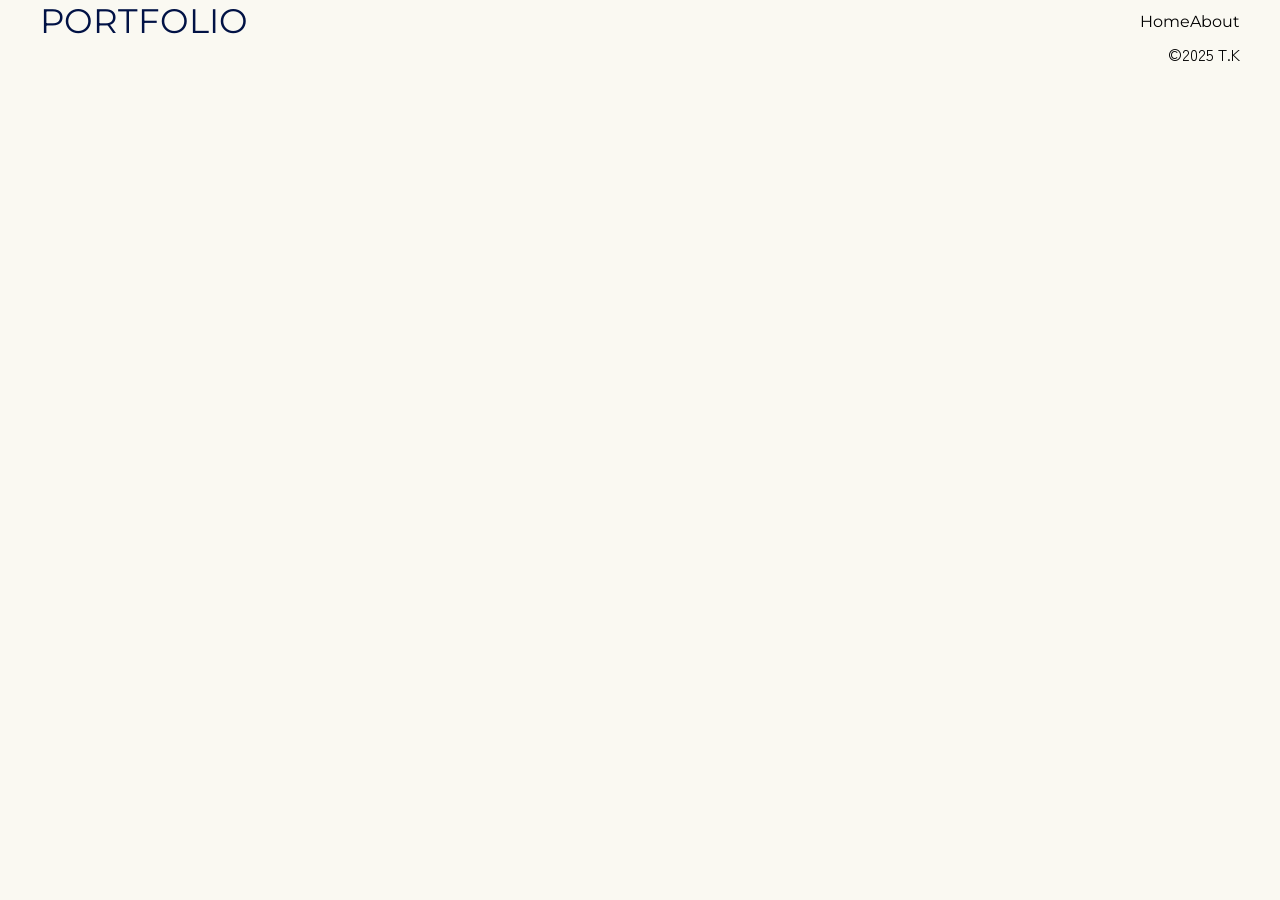
==== about/about.html @ b38e5b9d "10271000" ====
<!DOCTYPE HTML>
<html lang="ja">
<head>
<meta name="robots" content="noindex,nofollow">
<meta charset="utf-8">

<!--ビューポート-->
<meta name="viewport" content="width=device-width, initial-scale=1">

<title>ポートフォリオ</title>
<link href="../css/reset.css" rel="stylesheet">
<link href="../css/style.css" rel="stylesheet">

<!-- フォント -->
<link rel="preconnect" href="https://fonts.googleapis.com">
<link rel="preconnect" href="https://fonts.gstatic.com" crossorigin>
<link href="https://fonts.googleapis.com/css2?family=Montserrat:ital,wght@0,100..900;1,100..900&family=Zen+Kaku+Gothic+Antique&display=swap" rel="stylesheet">


<!--jQuery本体-->
<script src="js/jquery-1.11.2.min.js"></script>

<!--ready関数-->
<script>
$(function(){

});
</script>

</head>

<body>

    <header>
        <div class="container">
            <nav>
                <a href="../index.html"><h1>PORTFOLIO</h1></a>
                <ul class="nav-list">
                    <li><a href="../index.html">Home</a></li>
                    <!-- <li><a href="works/works.html">Woks</a></li> -->
                    <li><a href="../about/about.html">About</a></li>
                </ul>
            </nav>
        </div>
    </header>


    <main>
        <div class="container">

        </div>
    </main>

    <footer>
        <div class="container">
            <p class="copy">©2025 T.K</p>
        </div>
    </footer>
</body>

</html>
---- css/style.css ----
@charset "utf-8";
/* CSS Document */

/* 共通 *******************************/

/* フォント */
/* 1. htmlのベースサイズを調整（1remが10px相当になる） */
html {
    font-size: 62.5%;
}

/* デフォルトのfont-sizeの定義 */
:root {
    /* px値を10で割ってremに変換 */
    --h1-size: 3.4rem;
    --h2-size: 2.8rem;
    --h3-size: 1.6rem;
    --p-size: 1.6rem;
    /* --footer-p-size: 1.4rem;
    --box-button-long-size: 2.8rem;
    --box-button-long-small-size: 2.8rem; */
}

h1 {
    font-family: "Montserrat", sans-serif;
    color: #011245;
    font-size: var(--h1-size);
    font-weight: 400;
    font-style: normal;
    /* text-align: center; */
}

h2 {
    font-family: "Montserrat", sans-serif;
    font-size: var(--h2-size);
    font-style: normal;
    font-weight: 400;
}

/* h2.padding-bottom {
    padding-bottom: 1.5em;
} */

h3 {
    font-family: "Zen Kaku Gothic Antique", sans-serif;
    font-size: var(--h3-size);
    font-weight: 400;
}

p {
    font-family: "Zen Kaku Gothic Antique", sans-serif;
    font-size: var(--p-size);
    font-weight: 400;
}

header a {
    font-family: "Montserrat", sans-serif;
    font-size: var(--p-size);
    font-weight: 400;
}

nav li{
    list-style-type: none;
    font-family: "M PLUS 1", sans-serif;
    font-size: var(--p-size);
    font-weight: 400;
}

footer {
    font-family: "M PLUS 1", sans-serif;
    font-size: var(--footer-p-size);
    font-weight: 400;
}

a {
    text-decoration: none;
    color: inherit;
}

img{
    max-width: 100%;
    height: auto;
}

body {
    /* サイト全体の背景色*/
    background-color: #faf9f2;
/* background:  url(../img/back3.jpeg) center;
background-repeat: repeat;
background-size: cover; */
}

.container {
    max-width: 1200px; /* 最大幅を1200px */
    width: 100%;       /* 画面が1200px未満のとき、画面幅に合わせる */
    margin: 0 auto;    /* コンテンツを中央に配置 */

    /* 左右の画面端に余白 */
   padding: 0 calc(100px*100vw/1200px);
}



/******************************* 共通 */


/* ヘッダー ****************************/


header {
    /* ヘッダーの背景色を画面いっぱいに広げる */
    /* background-color: #faf9f2; */
    margin-bottom: calc(20px*100vw/1200px);
}

nav{
    display: flex;
    justify-content: space-between;
    align-items: center;
    height: calc(80px*100vw/1200px);
}
nav h1{
    align-items: center;
}

.nav-list{
    display: flex;
    gap: calc(50px*100vw/1200px);
    padding-right: calc(50px*100vw/1200px);
}

/**************************** ヘッダー */

/* メイン ****************************/

/* .fv {
} */

.works{
    width: 100%;
    display: flex;
    flex-wrap: wrap;
    justify-content: space-between;
}
.works .item{
    background-color: white;
    width: 48%;
    padding: 3%;
    border-radius: 1%;
}
.works .item:nth-child(n+3){
    margin-top: 4%;
}

.works .item h3{
    margin-top: 5%;
    text-align: center;
}



/**************************** メイン */

/* フッター ****************************/
footer{
    margin-top: calc(50px*100vw/1200px);
}
.copy{
    text-align: right;
}
/**************************** フッター */


/* Worksページ ****************************/
.summary{
    display: flex;
    border-top: 1px solid #000;
    width: 100%;
}
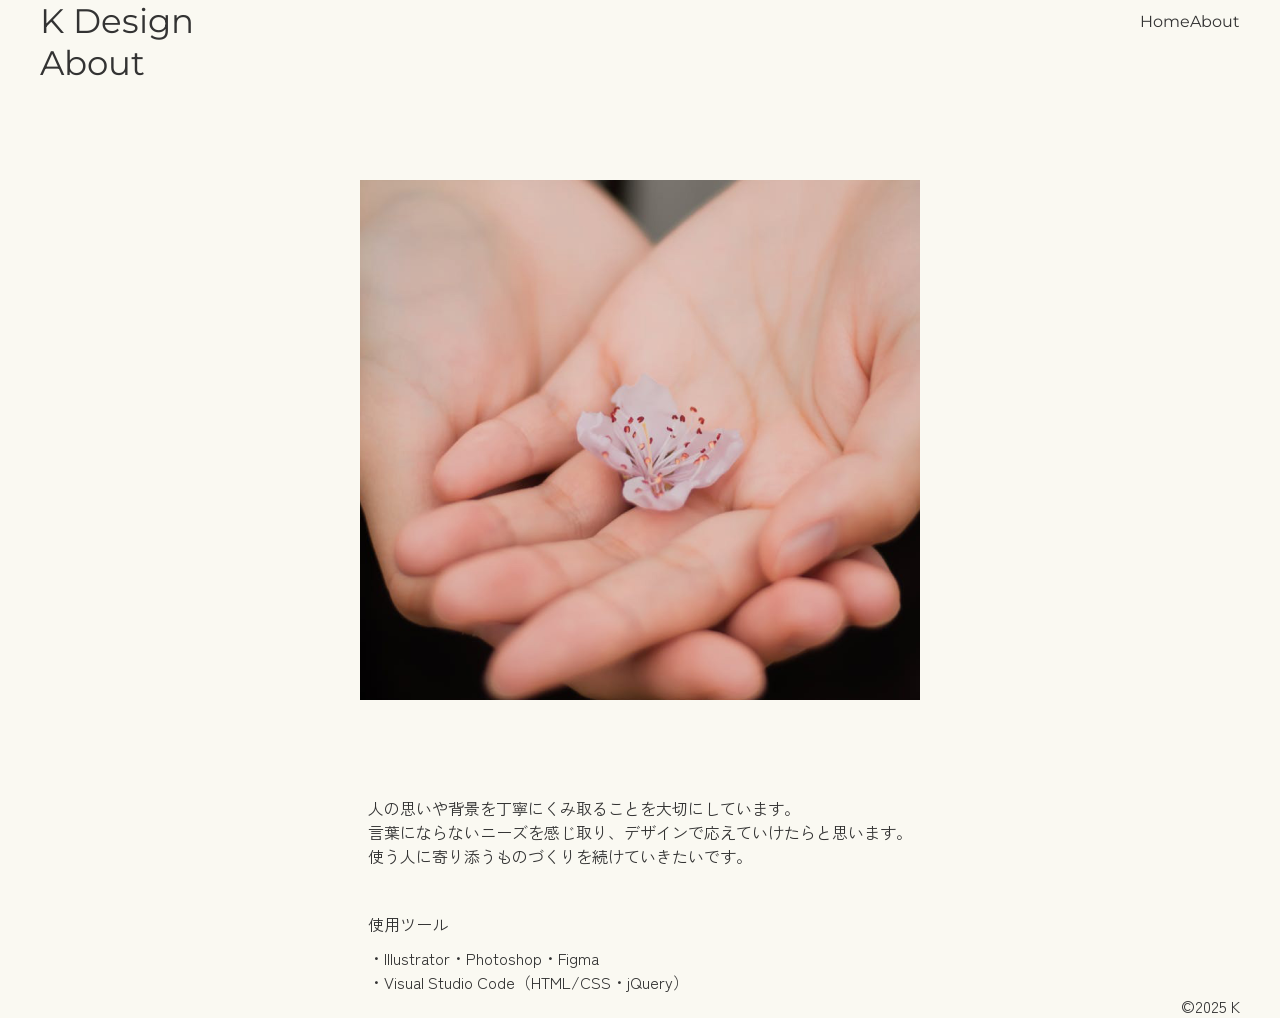
==== commit 637fe490: "10281729" ====
--- a/about/about.html
+++ b/about/about.html
@@ -34,7 +34,7 @@
     <header>
         <div class="container">
             <nav>
-                <a href="../index.html"><h1>PORTFOLIO</h1></a>
+                <a href="../index.html"><h1>K Design</h1></a>
                 <ul class="nav-list">
                     <li><a href="../index.html">Home</a></li>
                     <!-- <li><a href="works/works.html">Woks</a></li> -->
@@ -44,16 +44,29 @@
         </div>
     </header>
 
-
     <main>
         <div class="container">
-
+            <div class="about">
+                <h1>About</h1>
+                <div class="about-img">
+                    <img src="../img/about2.png" alt="花を包む手">
+                </div>
+                <div class="txt">
+                    <p>人の思いや背景を丁寧にくみ取ることを大切にしています。<br>言葉にならないニーズを感じ取り、デザインで応えていけたらと思います。<br>使う人に寄り添うものづくりを続けていきたいです。</p>
+                    <div>
+                        <h3>使用ツール</h3>
+                        <p>・Illustrator・Photoshop・Figma</p>
+                        <p>・Visual Studio Code（HTML/CSS・jQuery）</p>
+                    </div>
+                </div>
+            
+            </div>
         </div>
     </main>
 
     <footer>
         <div class="container">
-            <p class="copy">©2025 T.K</p>
+            <p class="copy">©2025 K</p>
         </div>
     </footer>
 </body>
--- a/css/style.css
+++ b/css/style.css
@@ -20,20 +20,20 @@
     --box-button-long-size: 2.8rem;
     --box-button-long-small-size: 2.8rem; */
 }
+/* フォント色 */
+h1, h2, h3, p, a, li{
+    color: #333;
+}
 
 h1 {
     font-family: "Montserrat", sans-serif;
-    color: #011245;
     font-size: var(--h1-size);
     font-weight: 400;
-    font-style: normal;
-    /* text-align: center; */
 }
 
 h2 {
     font-family: "Montserrat", sans-serif;
     font-size: var(--h2-size);
-    font-style: normal;
     font-weight: 400;
 }
 
@@ -96,7 +96,7 @@
     margin: 0 auto;    /* コンテンツを中央に配置 */
 
     /* 左右の画面端に余白 */
-   padding: 0 calc(100px*100vw/1200px);
+   padding: 0 calc(100px*100%/1200px);
 }
 
 
@@ -110,14 +110,14 @@
 header {
     /* ヘッダーの背景色を画面いっぱいに広げる */
     /* background-color: #faf9f2; */
-    margin-bottom: calc(20px*100vw/1200px);
+    margin-bottom: calc(50px*100%/1200px);
 }
 
 nav{
     display: flex;
     justify-content: space-between;
     align-items: center;
-    height: calc(80px*100vw/1200px);
+    height: calc(80px*100%/1200px);
 }
 nav h1{
     align-items: center;
@@ -129,35 +129,41 @@
     padding-right: calc(50px*100vw/1200px);
 }
 
+
+@media only screen and (max-width: 750px) {
+    nav{
+        display: block;
+    }
+    .nav-list{
+        justify-content: flex-end;
+    }
+
+}
 /**************************** ヘッダー */
 
 /* メイン ****************************/
 
-/* .fv {
-} */
-
-.works{
+
+.works-list{
     width: 100%;
     display: flex;
     flex-wrap: wrap;
     justify-content: space-between;
 }
-.works .item{
+.works-list .item{
     background-color: white;
-    width: 48%;
-    padding: 3%;
+    width: 46%;
+    padding: 5%;
     border-radius: 1%;
 }
-.works .item:nth-child(n+3){
-    margin-top: 4%;
-}
-
-.works .item h3{
+.works-list .item:nth-child(n+3){
+    margin-top: 8%;
+}
+
+.works-list .item h3{
     margin-top: 5%;
     text-align: center;
 }
-
-
 
 /**************************** メイン */
 
@@ -172,8 +178,65 @@
 
 
 /* Worksページ ****************************/
-.summary{
-    display: flex;
-    border-top: 1px solid #000;
+
+
+.works-one .title{
+    width: 80%;
+    margin: 0 auto;
+    padding-top: 10%;
+}
+
+.works-one .title h2, .works-one .title h3{
+    padding-bottom: 2%;
+}
+
+.works-one .line {
     width: 100%;
-}+    border-top: 1px solid #333;
+    margin: 2% 0;
+}
+
+.works-one .process p{
+    width: 80%;
+    margin: 0 auto;
+    text-align: right;
+}
+
+.works-one .summary{
+    width: 80%;
+    margin: 0 auto;
+    padding-top: 5%;
+    padding-bottom: 10%;
+}
+
+.works-one .target{
+    padding: 2% 0;
+}
+
+.works-one .img-all{
+    width: 80%;
+    margin: 0 auto;
+}
+
+/**************************** Worksページ */
+
+
+/* Aboutページ ****************************/
+
+.about .about-img{
+    /* width: calc(280px*100vw/1200px); */
+
+    margin: 8% auto;
+}
+
+.about{
+    text-align: center;
+}
+.about .txt{
+    display: inline-block;
+}
+.about h3{
+    padding: 8% 0 2% 0;
+}
+
+/**************************** Aboutページ */
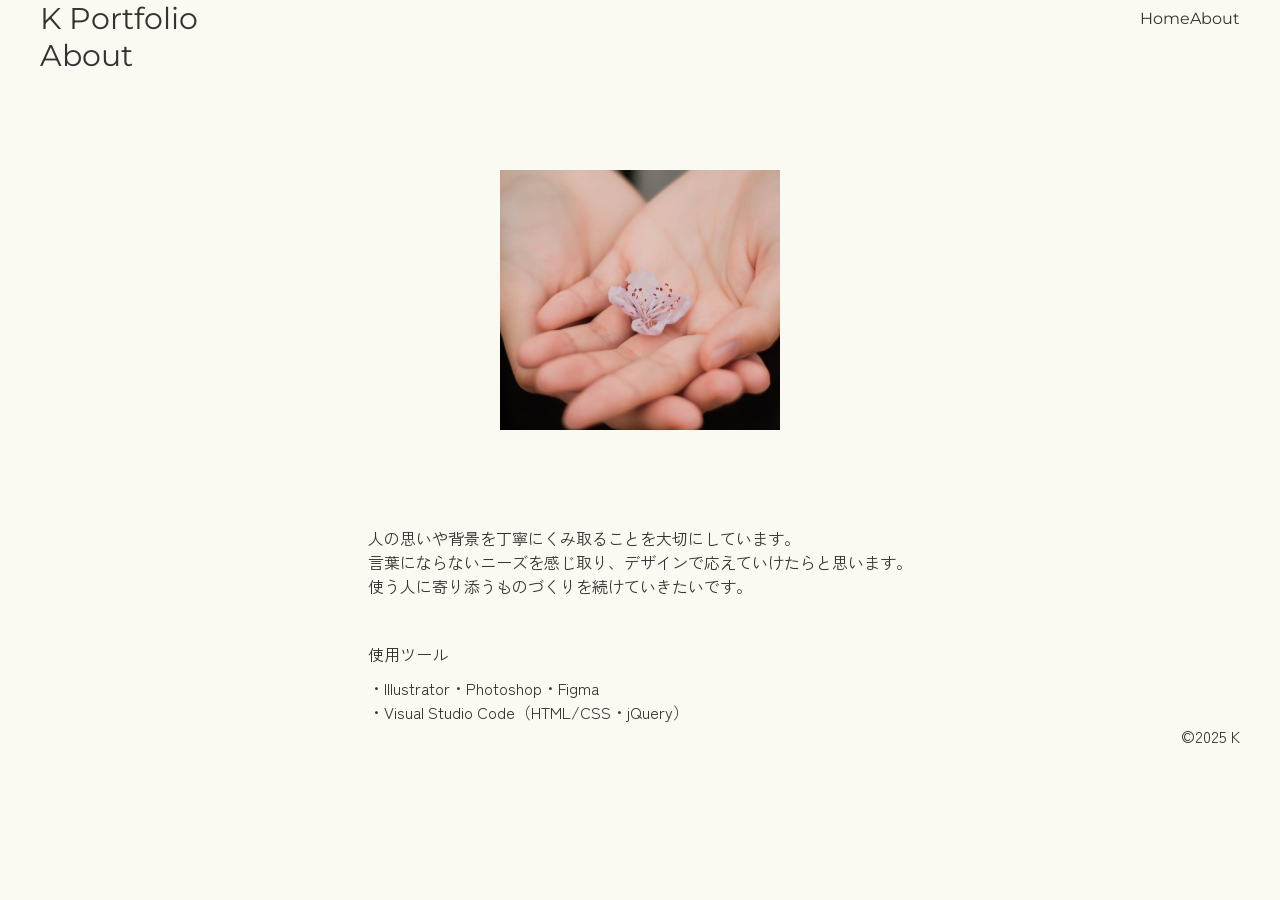
==== commit d94248e2: "10281750" ====
--- a/about/about.html
+++ b/about/about.html
@@ -34,7 +34,7 @@
     <header>
         <div class="container">
             <nav>
-                <a href="../index.html"><h1>K Design</h1></a>
+                <a href="../index.html"><h1>K Portfolio</h1></a>
                 <ul class="nav-list">
                     <li><a href="../index.html">Home</a></li>
                     <!-- <li><a href="works/works.html">Woks</a></li> -->
--- a/css/style.css
+++ b/css/style.css
@@ -12,8 +12,8 @@
 /* デフォルトのfont-sizeの定義 */
 :root {
     /* px値を10で割ってremに変換 */
-    --h1-size: 3.4rem;
-    --h2-size: 2.8rem;
+    --h1-size: 3.0rem;
+    --h2-size: 2.6rem;
     --h3-size: 1.6rem;
     --p-size: 1.6rem;
     /* --footer-p-size: 1.4rem;
@@ -83,11 +83,7 @@
 }
 
 body {
-    /* サイト全体の背景色*/
     background-color: #faf9f2;
-/* background:  url(../img/back3.jpeg) center;
-background-repeat: repeat;
-background-size: cover; */
 }
 
 .container {
@@ -95,7 +91,6 @@
     width: 100%;       /* 画面が1200px未満のとき、画面幅に合わせる */
     margin: 0 auto;    /* コンテンツを中央に配置 */
 
-    /* 左右の画面端に余白 */
    padding: 0 calc(100px*100%/1200px);
 }
 
@@ -225,7 +220,7 @@
 
 .about .about-img{
     /* width: calc(280px*100vw/1200px); */
-
+    width: 280px;
     margin: 8% auto;
 }
 
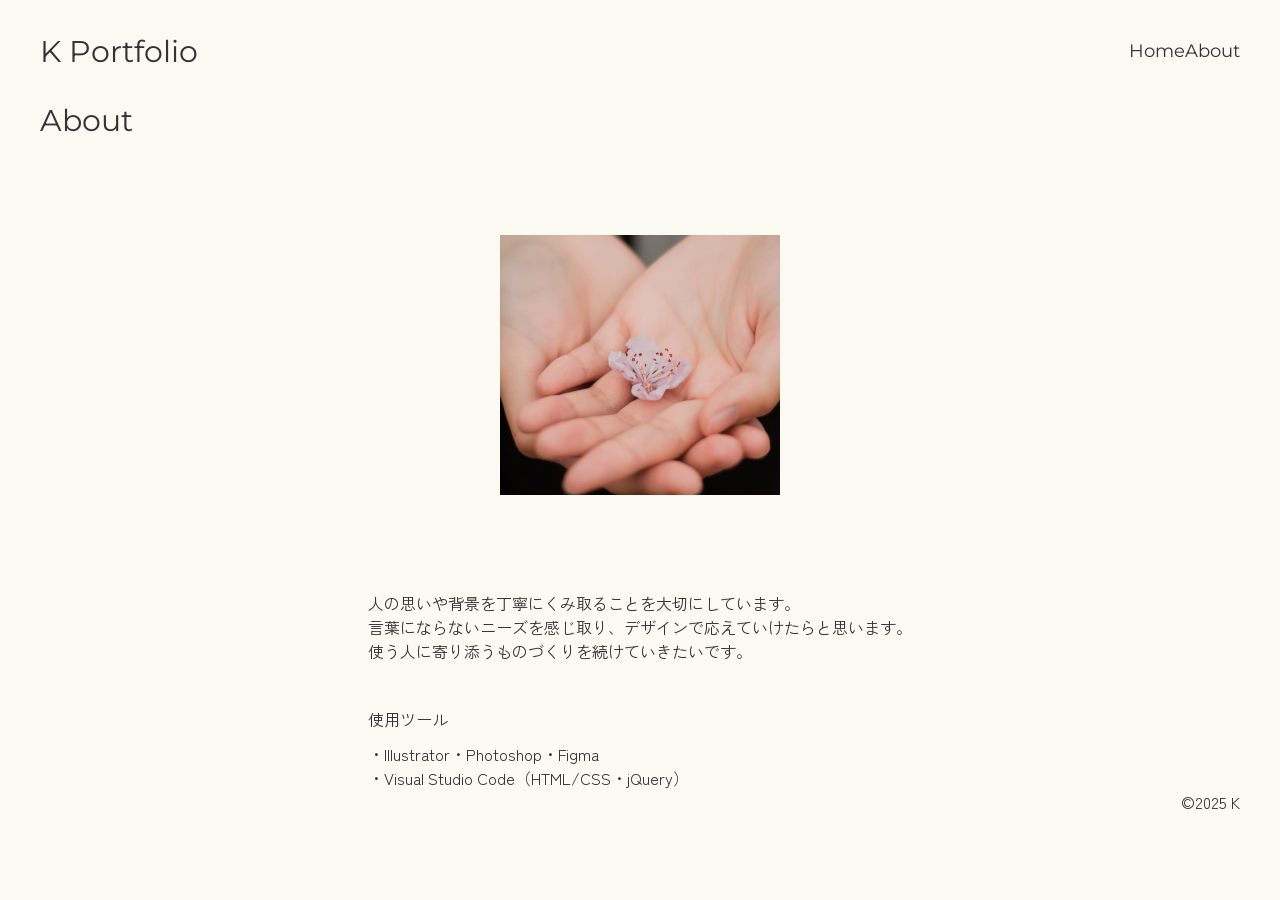
==== commit 09feab17: "10281920" ====
--- a/about/about.html
+++ b/about/about.html
@@ -37,7 +37,6 @@
                 <a href="../index.html"><h1>K Portfolio</h1></a>
                 <ul class="nav-list">
                     <li><a href="../index.html">Home</a></li>
-                    <!-- <li><a href="works/works.html">Woks</a></li> -->
                     <li><a href="../about/about.html">About</a></li>
                 </ul>
             </nav>
--- a/css/style.css
+++ b/css/style.css
@@ -16,6 +16,7 @@
     --h2-size: 2.6rem;
     --h3-size: 1.6rem;
     --p-size: 1.6rem;
+    --li-size: 1.8rem;
     /* --footer-p-size: 1.4rem;
     --box-button-long-size: 2.8rem;
     --box-button-long-small-size: 2.8rem; */
@@ -55,22 +56,22 @@
 
 header a {
     font-family: "Montserrat", sans-serif;
-    font-size: var(--p-size);
+    /* font-size: var(--p-size); */
     font-weight: 400;
 }
 
 nav li{
     list-style-type: none;
     font-family: "M PLUS 1", sans-serif;
-    font-size: var(--p-size);
-    font-weight: 400;
-}
-
-footer {
+    font-size: var(--li-size);
+    font-weight: 400;
+}
+
+/* footer {
     font-family: "M PLUS 1", sans-serif;
     font-size: var(--footer-p-size);
     font-weight: 400;
-}
+} */
 
 a {
     text-decoration: none;
@@ -112,7 +113,7 @@
     display: flex;
     justify-content: space-between;
     align-items: center;
-    height: calc(80px*100%/1200px);
+    height: 8vw;
 }
 nav h1{
     align-items: center;
@@ -128,7 +129,9 @@
 @media only screen and (max-width: 750px) {
     nav{
         display: block;
+        height: 20vw;
     }
+
     .nav-list{
         justify-content: flex-end;
     }
@@ -160,6 +163,15 @@
     text-align: center;
 }
 
+/* ★ホバー時のスタイル★ */
+.works-list .item {
+    transition: transform 0.3s ease, box-shadow 0.3s ease; /* 変化を滑らかにする */
+}
+.works-list .item:hover {
+    transform: scale(1.01); /* 拡大 */
+    box-shadow: 0 8px 16px rgba(0, 0, 0, 0.02); /* シャドウ */
+}
+
 /**************************** メイン */
 
 /* フッター ****************************/
@@ -213,6 +225,8 @@
     margin: 0 auto;
 }
 
+
+
 /**************************** Worksページ */
 
 
